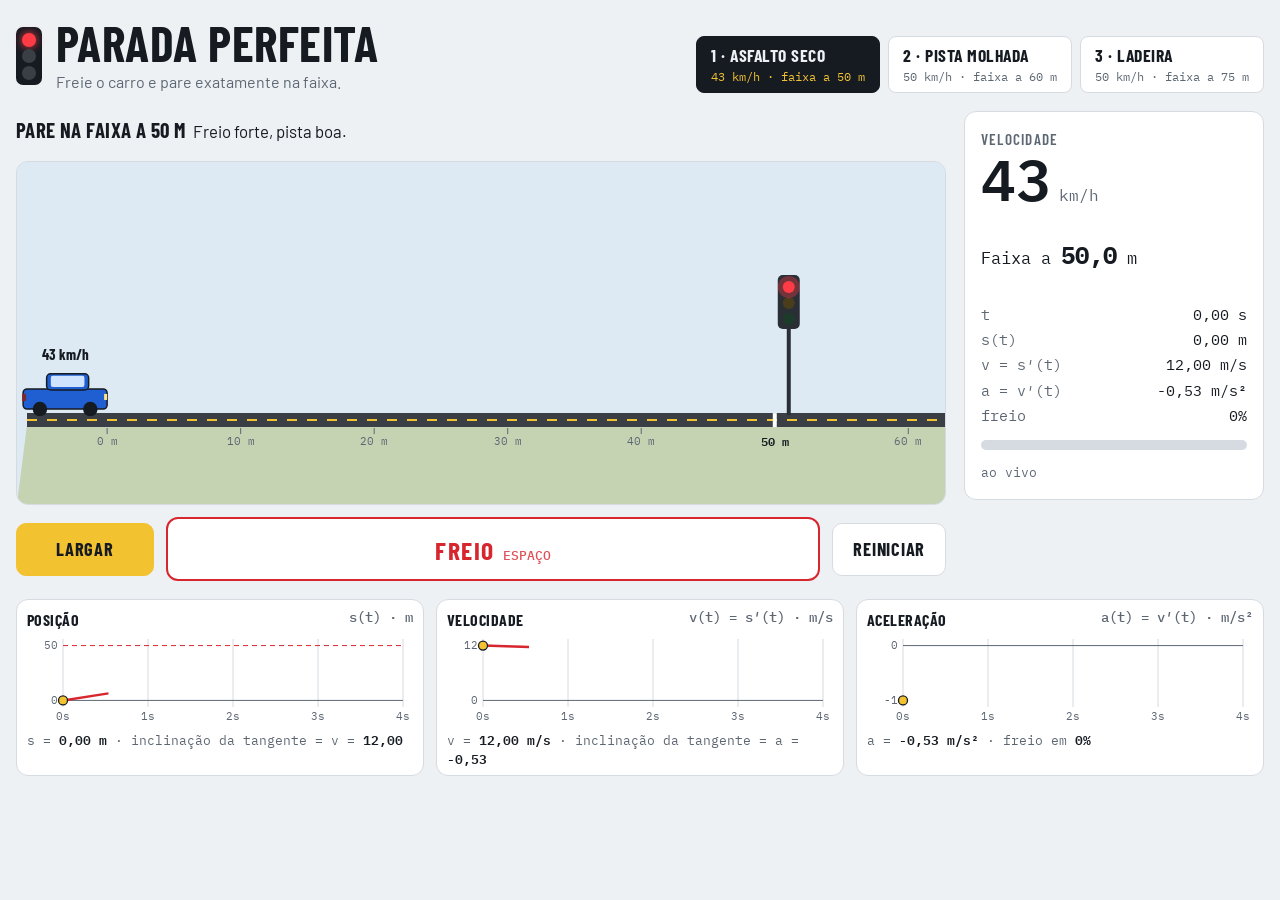
==== index.html @ 14d736c7 "Etapa 2: jogo em arquivos separados O protótipo foi dividido em index.html, estilo.css, js/desenho.j" ====
<!DOCTYPE html>
<html lang="pt-BR">
<head>
<meta charset="utf-8">
<meta name="viewport" content="width=device-width, initial-scale=1, viewport-fit=cover">
<title>Parada Perfeita</title>
<!-- Fontes do Google: se estiver offline, o CSS usa as fontes de reserva -->
<link rel="preconnect" href="https://fonts.googleapis.com">
<link rel="preconnect" href="https://fonts.gstatic.com" crossorigin>
<link rel="stylesheet" href="https://fonts.googleapis.com/css2?family=Barlow+Condensed:wght@500;600;700&family=Barlow:wght@400;500;600&family=IBM+Plex+Mono:wght@400;500;600&display=swap">
<link rel="stylesheet" href="estilo.css">
</head>
<body>
<div class="app">
  <header>
    <div class="marca">
      <div class="semaforo" aria-hidden="true"><i></i><i></i><i></i></div>
      <div>
        <h1>Parada Perfeita</h1>
        <p class="sub">Freie o carro e pare exatamente na faixa.</p>
      </div>
    </div>
    <nav class="fases" id="fases" aria-label="Fases"></nav>
  </header>

  <main class="grade">
    <section class="pista">
      <div class="topo">
        <p class="missao" id="missao"></p>
        <p class="veredito" id="veredito" hidden></p>
      </div>
      <div class="cena"><canvas id="cena" aria-label="Pista vista de lado, com o carro e a faixa de parada"></canvas></div>
      <div class="comandos">
        <button type="button" class="btn" id="largar">Largar</button>
        <button type="button" id="freio" aria-label="Freio: segure para frear"><span>Freio<kbd>espaço</kbd></span></button>
        <button type="button" class="btn" id="reiniciar">Reiniciar</button>
      </div>
    </section>

    <aside class="painel" aria-label="Telemetria">
      <div>
        <p class="rotulo">Velocidade</p>
        <div class="grande"><b id="kmh">0</b><span>km/h</span></div>
      </div>
      <p class="faixa">Faixa a <b id="falta">—</b> m</p>
      <dl class="tele">
        <dt>t</dt><dd id="t-t">—</dd>
        <dt>s(t)</dt><dd id="t-s">—</dd>
        <dt>v = s′(t)</dt><dd id="t-v">—</dd>
        <dt>a = v′(t)</dt><dd id="t-a">—</dd>
        <dt>freio</dt><dd id="t-p">—</dd>
      </dl>
      <div class="pedal" aria-hidden="true"><i id="pedal"></i></div>
      <p id="instante">ao vivo</p>
    </aside>
  </main>

  <section class="graficos" id="graficos" aria-label="Gráficos no tempo">
    <div class="graf"><h3>Posição <span>s(t) · m</span></h3><canvas id="g-s"></canvas><p id="l-s"></p></div>
    <div class="graf"><h3>Velocidade <span>v(t) = s′(t) · m/s</span></h3><canvas id="g-v"></canvas><p id="l-v"></p></div>
    <div class="graf"><h3>Aceleração <span>a(t) = v′(t) · m/s²</span></h3><canvas id="g-a"></canvas><p id="l-a"></p></div>
  </section>
</div>

<!-- A ordem importa: cada arquivo usa o que os anteriores definiram -->
<script src="js/fisica.js"></script>
<script src="js/fases.js"></script>
<script src="js/desenho.js"></script>
<script src="js/principal.js"></script>
</body>
</html>
---- estilo.css ----
/*
 * estilo.css — visual do jogo "Parada Perfeita".
 * Layout: a pista em cena larga no topo, painel de telemetria ao lado,
 * gráficos das derivadas embaixo (pequenos, a pedido do professor).
 * As fontes do Google podem falhar offline: cada uma tem fontes de reserva.
 */

/* ---------- Cores e fontes (claro e escuro) ---------- */
:root {
  --bg: #eef1f4;
  --panel: #ffffff;
  --ink: #161b22;
  --muted: #5d6773;
  --line: #d6dbe1;
  --sky: #dde9f3;
  --ground: #c5d3b3;
  --road: #3a3f46;
  --paint: #f2c230;
  --signal: #d8262f;
  --accent: #1f5fd1;
  --ok: #128a51;
  --bad: #d8262f;
  --font-display: "Barlow Condensed", "Arial Narrow", "Roboto Condensed", sans-serif;
  --font-body: "Barlow", system-ui, -apple-system, "Segoe UI", sans-serif;
  --font-mono: "IBM Plex Mono", ui-monospace, "SF Mono", Menlo, Consolas, monospace;
  color-scheme: light;
}
@media (prefers-color-scheme: dark) {
  :root:not([data-theme="light"]) {
    --bg: #111418; --panel: #1a1e24; --ink: #e9edf1; --muted: #9aa4ae; --line: #2b3139;
    --sky: #1a2330; --ground: #26321f; --road: #4b515a; --paint: #f5c94a; --signal: #ff4b55;
    --accent: #7fa6ff; --ok: #3ccf8e; --bad: #ff5f68; color-scheme: dark;
  }
}
:root[data-theme="dark"] {
  --bg: #111418; --panel: #1a1e24; --ink: #e9edf1; --muted: #9aa4ae; --line: #2b3139;
  --sky: #1a2330; --ground: #26321f; --road: #4b515a; --paint: #f5c94a; --signal: #ff4b55;
  --accent: #7fa6ff; --ok: #3ccf8e; --bad: #ff5f68; color-scheme: dark;
}

/* ---------- Base ---------- */
[hidden] { display: none !important; }
* { box-sizing: border-box; }
html, body { margin: 0; }
body { background: var(--bg); color: var(--ink); font-family: var(--font-body); font-size: 16px; line-height: 1.45; }
.app {
  max-width: 1280px; margin: 0 auto;
  padding-block: max(20px, env(safe-area-inset-top, 0px)) max(32px, env(safe-area-inset-bottom, 0px));
  padding-left: max(16px, env(safe-area-inset-left, 0px));
  padding-right: max(16px, env(safe-area-inset-right, 0px));
  display: flex; flex-direction: column; gap: 18px;
}
button { font: inherit; color: inherit; }
button:focus-visible { outline: 3px solid var(--accent); outline-offset: 2px; }

/* ---------- Topo: nome e fases ---------- */
header { display: flex; flex-wrap: wrap; align-items: flex-end; justify-content: space-between; gap: 14px 24px; }
.marca { display: flex; align-items: center; gap: 14px; }
.semaforo { width: 26px; height: 58px; border-radius: 7px; background: #161b22; display: flex; flex-direction: column; justify-content: space-around; align-items: center; padding: 4px 0; flex: none; }
.semaforo i { width: 14px; height: 14px; border-radius: 50%; background: #3a3f46; }
.semaforo i:first-child { background: #ff3b45; box-shadow: 0 0 8px #ff3b45; }
h1 { margin: 0; font-family: var(--font-display); font-weight: 700; font-size: clamp(2.1rem, 5vw, 3.1rem); line-height: .92; text-transform: uppercase; letter-spacing: .01em; }
.sub { margin: 4px 0 0; color: var(--muted); }

.fases { display: flex; flex-wrap: wrap; gap: 8px; }
.fases button {
  display: flex; flex-direction: column; align-items: flex-start; gap: 0;
  background: var(--panel); border: 1.5px solid var(--line); border-radius: 8px; padding: 6px 14px; cursor: pointer; text-align: left;
}
.fases b { font-family: var(--font-display); font-size: 1.1rem; font-weight: 700; text-transform: uppercase; letter-spacing: .03em; }
.fases small { font-family: var(--font-mono); font-size: .75rem; color: var(--muted); }
.fases button[aria-pressed="true"] { background: var(--ink); border-color: var(--ink); color: var(--bg); }
.fases button[aria-pressed="true"] small { color: var(--paint); }

/* ---------- Pista e comandos ---------- */
.grade { display: grid; grid-template-columns: minmax(0, 1fr) 300px; gap: 18px; align-items: start; }
@media (max-width: 900px) { .grade { grid-template-columns: minmax(0, 1fr); } }

.pista { display: flex; flex-direction: column; gap: 12px; min-width: 0; }
.topo { display: flex; flex-wrap: wrap; align-items: center; justify-content: space-between; gap: 8px 16px; min-height: 2.4em; }
.missao { margin: 0; font-size: 1.05rem; }
.missao strong { font-family: var(--font-display); font-size: 1.3rem; text-transform: uppercase; letter-spacing: .02em; margin-right: 8px; }
.veredito { margin: 0; font-family: var(--font-display); font-weight: 700; font-size: 1.2rem; letter-spacing: .03em; text-transform: uppercase; padding: 5px 14px; border-radius: 6px; color: #fff; }
.veredito.ok { background: var(--ok); }
.veredito.bad { background: var(--bad); }
.cena { border: 1.5px solid var(--line); border-radius: 12px; overflow: hidden; background: var(--sky); }
#cena { display: block; width: 100%; height: clamp(240px, 38vh, 380px); }

.comandos { display: flex; flex-wrap: wrap; align-items: center; gap: 12px; }
.btn {
  font-family: var(--font-display); font-weight: 700; font-size: 1.15rem; letter-spacing: .04em; text-transform: uppercase;
  border-radius: 10px; padding: 12px 20px; cursor: pointer; border: 1.5px solid var(--line); background: var(--panel);
}
.btn:disabled { opacity: .45; cursor: not-allowed; }
#largar { background: var(--paint); border-color: var(--paint); color: #161b22; min-width: 7.5em; }
#freio {
  position: relative; overflow: hidden; flex: 1 1 220px; min-height: 64px;
  font-family: var(--font-display); font-weight: 700; font-size: 1.6rem; letter-spacing: .06em; text-transform: uppercase;
  border-radius: 12px; border: 2px solid var(--signal); background: var(--panel); color: var(--signal); cursor: pointer;
  touch-action: none; user-select: none; -webkit-user-select: none;
}
/* o botão do freio enche de vermelho conforme o pedal (--p de 0 a 1) */
#freio::before { content: ""; position: absolute; inset: 0; transform-origin: left; transform: scaleX(var(--p, 0)); background: var(--signal); opacity: .9; }
#freio span { position: relative; }
@media (max-width: 600px) { #freio { order: 3; flex-basis: 100%; } }
#freio.ativo { color: #fff; }
#freio kbd { font-family: var(--font-mono); font-size: .8rem; font-weight: 500; opacity: .8; margin-left: 8px; letter-spacing: 0; }

/* ---------- Painel de telemetria ---------- */
.painel { background: var(--panel); border: 1.5px solid var(--line); border-radius: 12px; padding: 16px; display: flex; flex-direction: column; gap: 14px; min-width: 0; }
.rotulo { margin: 0; font-family: var(--font-display); font-weight: 600; font-size: .95rem; letter-spacing: .08em; text-transform: uppercase; color: var(--muted); }
.grande { display: flex; align-items: baseline; gap: 8px; }
#kmh { font-family: var(--font-mono); font-weight: 600; font-size: 3.6rem; line-height: 1; font-variant-numeric: tabular-nums; }
.grande span { font-family: var(--font-mono); color: var(--muted); }
.faixa { font-family: var(--font-mono); font-size: 1.05rem; }
.faixa b { font-size: 1.5rem; font-variant-numeric: tabular-nums; }
.tele { display: grid; grid-template-columns: auto 1fr; gap: 4px 12px; font-family: var(--font-mono); font-size: .92rem; font-variant-numeric: tabular-nums; margin: 0; }
.tele dt { color: var(--muted); }
.tele dd { margin: 0; text-align: right; }
.pedal { height: 10px; border-radius: 5px; background: var(--line); overflow: hidden; }
.pedal i { display: block; height: 100%; width: 0; background: var(--signal); }
#instante { margin: 0; font-family: var(--font-mono); font-size: .8rem; color: var(--muted); }

/* ---------- Gráficos ---------- */
.graficos { display: grid; grid-template-columns: repeat(auto-fit, minmax(270px, 1fr)); gap: 12px; }
.graf { background: var(--panel); border: 1.5px solid var(--line); border-radius: 12px; padding: 8px 10px 6px; min-width: 0; }
.graf h3 { margin: 0; font-family: var(--font-display); font-weight: 700; font-size: 1rem; text-transform: uppercase; letter-spacing: .03em; display: flex; justify-content: space-between; gap: 8px; }
.graf h3 span { font-family: var(--font-mono); font-weight: 500; font-size: .85rem; text-transform: none; letter-spacing: 0; color: var(--muted); }
.graf canvas { display: block; width: 100%; height: 96px; touch-action: pan-y; cursor: crosshair; }
.graf p { margin: 4px 0 0; font-family: var(--font-mono); font-size: .82rem; color: var(--muted); min-height: 1.3em; }
.graf p b { color: var(--ink); font-weight: 600; }

@media (prefers-reduced-motion: reduce) { * { transition: none !important; } }
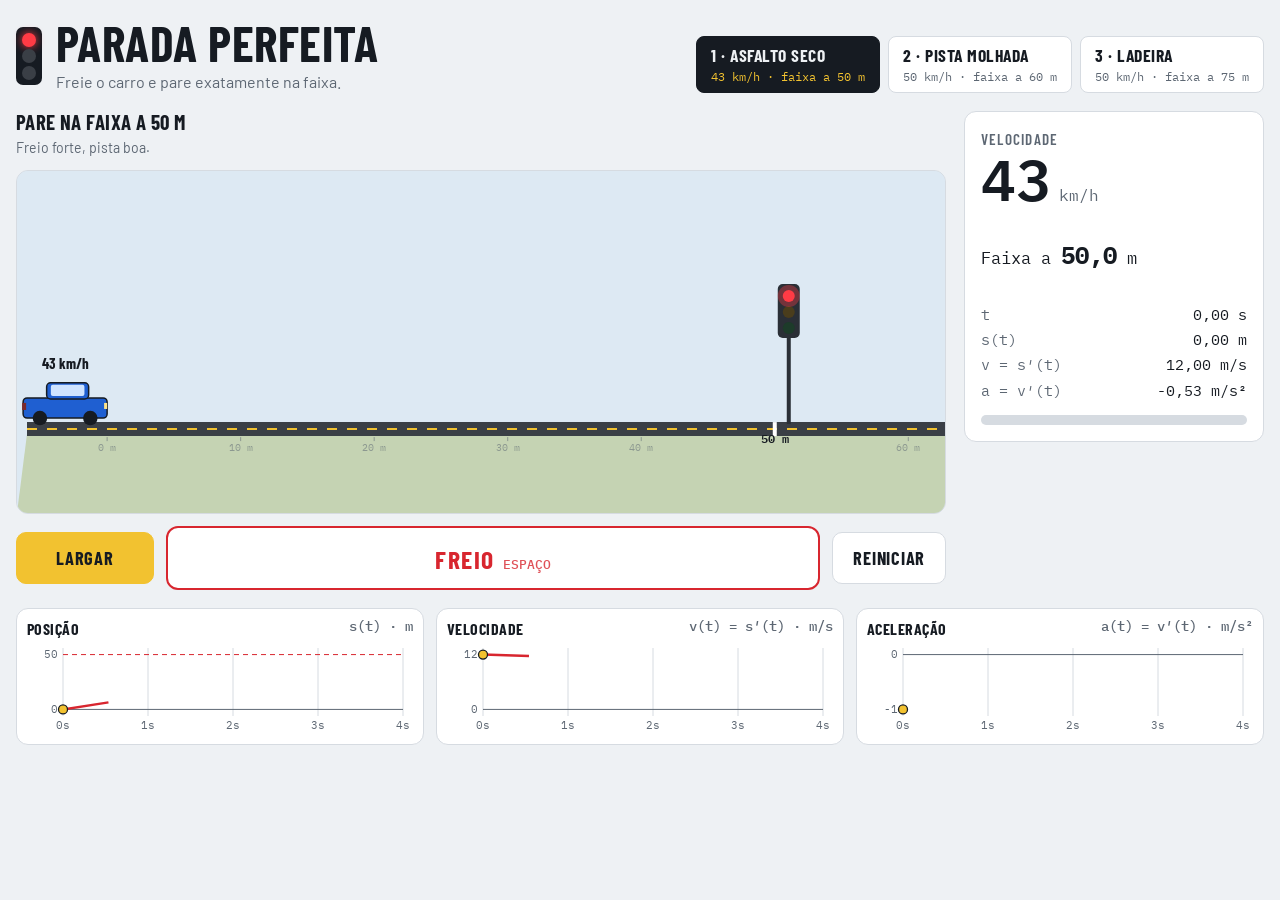
==== commit 686d2f70: "Visual: menos informação na tela Removidos o texto embaixo dos gráficos (repetia a telemetria), a li" ====
--- a/index.html
+++ b/index.html
@@ -48,17 +48,16 @@
         <dt>s(t)</dt><dd id="t-s">—</dd>
         <dt>v = s′(t)</dt><dd id="t-v">—</dd>
         <dt>a = v′(t)</dt><dd id="t-a">—</dd>
-        <dt>freio</dt><dd id="t-p">—</dd>
       </dl>
       <div class="pedal" aria-hidden="true"><i id="pedal"></i></div>
-      <p id="instante">ao vivo</p>
+      <p id="instante" hidden></p>
     </aside>
   </main>
 
   <section class="graficos" id="graficos" aria-label="Gráficos no tempo">
-    <div class="graf"><h3>Posição <span>s(t) · m</span></h3><canvas id="g-s"></canvas><p id="l-s"></p></div>
-    <div class="graf"><h3>Velocidade <span>v(t) = s′(t) · m/s</span></h3><canvas id="g-v"></canvas><p id="l-v"></p></div>
-    <div class="graf"><h3>Aceleração <span>a(t) = v′(t) · m/s²</span></h3><canvas id="g-a"></canvas><p id="l-a"></p></div>
+    <div class="graf"><h3>Posição <span>s(t) · m</span></h3><canvas id="g-s"></canvas></div>
+    <div class="graf"><h3>Velocidade <span>v(t) = s′(t) · m/s</span></h3><canvas id="g-v"></canvas></div>
+    <div class="graf"><h3>Aceleração <span>a(t) = v′(t) · m/s²</span></h3><canvas id="g-a"></canvas></div>
   </section>
 </div>
 
--- a/estilo.css
+++ b/estilo.css
@@ -79,7 +79,8 @@
 .pista { display: flex; flex-direction: column; gap: 12px; min-width: 0; }
 .topo { display: flex; flex-wrap: wrap; align-items: center; justify-content: space-between; gap: 8px 16px; min-height: 2.4em; }
 .missao { margin: 0; font-size: 1.05rem; }
-.missao strong { font-family: var(--font-display); font-size: 1.3rem; text-transform: uppercase; letter-spacing: .02em; margin-right: 8px; }
+.missao strong { display: block; font-family: var(--font-display); font-size: 1.3rem; line-height: 1.1; text-transform: uppercase; letter-spacing: .02em; }
+.missao span { font-size: .88rem; color: var(--muted); }
 .veredito { margin: 0; font-family: var(--font-display); font-weight: 700; font-size: 1.2rem; letter-spacing: .03em; text-transform: uppercase; padding: 5px 14px; border-radius: 6px; color: #fff; }
 .veredito.ok { background: var(--ok); }
 .veredito.bad { background: var(--bad); }
@@ -123,11 +124,9 @@
 
 /* ---------- Gráficos ---------- */
 .graficos { display: grid; grid-template-columns: repeat(auto-fit, minmax(270px, 1fr)); gap: 12px; }
-.graf { background: var(--panel); border: 1.5px solid var(--line); border-radius: 12px; padding: 8px 10px 6px; min-width: 0; }
+.graf { background: var(--panel); border: 1.5px solid var(--line); border-radius: 12px; padding: 8px 10px 8px; min-width: 0; }
 .graf h3 { margin: 0; font-family: var(--font-display); font-weight: 700; font-size: 1rem; text-transform: uppercase; letter-spacing: .03em; display: flex; justify-content: space-between; gap: 8px; }
 .graf h3 span { font-family: var(--font-mono); font-weight: 500; font-size: .85rem; text-transform: none; letter-spacing: 0; color: var(--muted); }
 .graf canvas { display: block; width: 100%; height: 96px; touch-action: pan-y; cursor: crosshair; }
-.graf p { margin: 4px 0 0; font-family: var(--font-mono); font-size: .82rem; color: var(--muted); min-height: 1.3em; }
-.graf p b { color: var(--ink); font-weight: 600; }
 
 @media (prefers-reduced-motion: reduce) { * { transition: none !important; } }
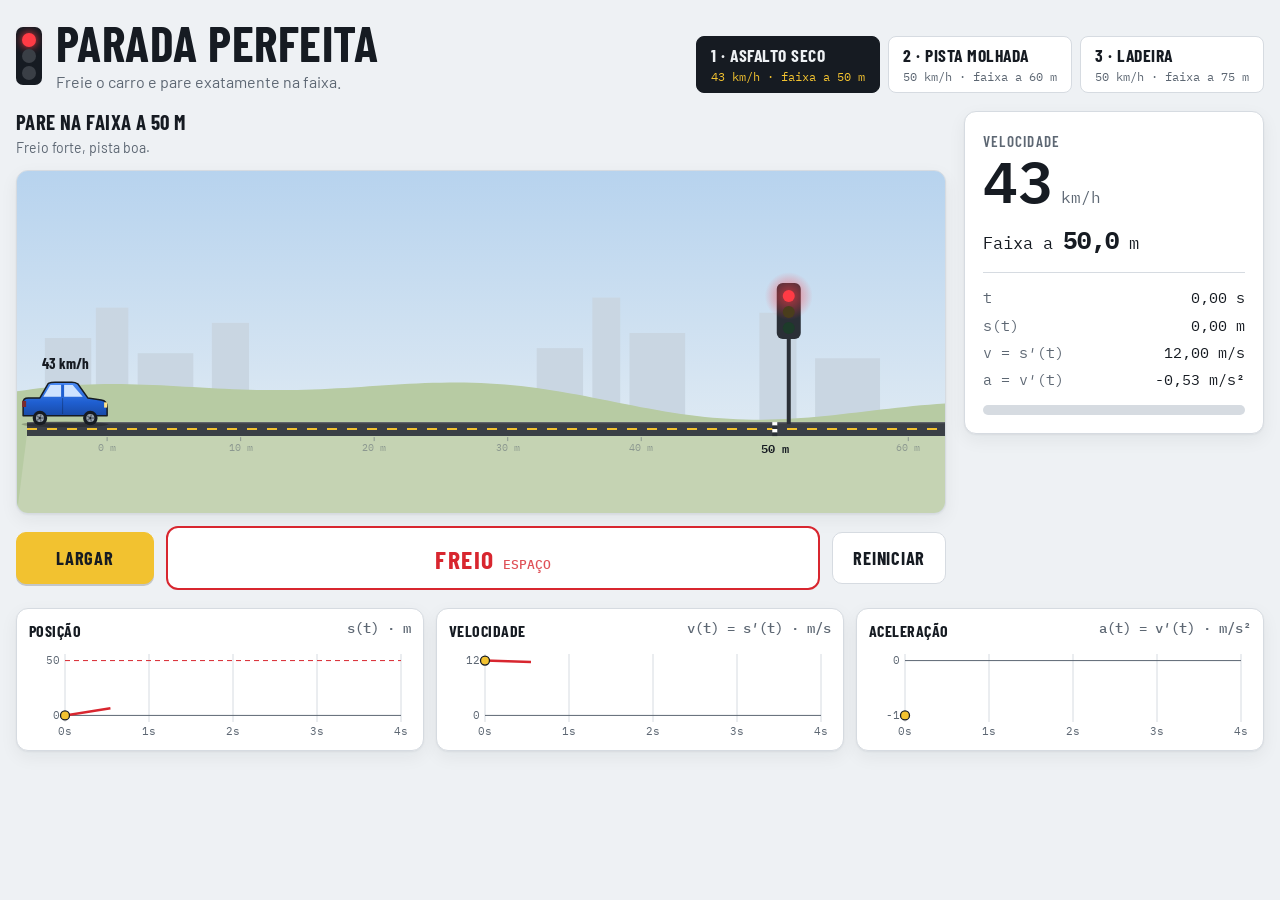
==== commit 15aa81ab: "Visual: só modo claro Removido o tema escuro: o site fica claro mesmo com o sistema no modo escuro (" ====
--- a/index.html
+++ b/index.html
@@ -2,6 +2,7 @@
 <html lang="pt-BR">
 <head>
 <meta charset="utf-8">
+<meta name="color-scheme" content="light">
 <meta name="viewport" content="width=device-width, initial-scale=1, viewport-fit=cover">
 <title>Parada Perfeita</title>
 <!-- Fontes do Google: se estiver offline, o CSS usa as fontes de reserva -->
--- a/estilo.css
+++ b/estilo.css
@@ -5,7 +5,7 @@
  * As fontes do Google podem falhar offline: cada uma tem fontes de reserva.
  */
 
-/* ---------- Cores e fontes (claro e escuro) ---------- */
+/* ---------- Cores e fontes (só modo claro) ---------- */
 :root {
   --bg: #eef1f4;
   --panel: #ffffff;
@@ -13,6 +13,9 @@
   --muted: #5d6773;
   --line: #d6dbe1;
   --sky: #dde9f3;
+  --sky-top: #b7d3ee;
+  --city: #c9d6e2;
+  --hill: #b7cba3;
   --ground: #c5d3b3;
   --road: #3a3f46;
   --paint: #f2c230;
@@ -20,22 +23,11 @@
   --accent: #1f5fd1;
   --ok: #128a51;
   --bad: #d8262f;
+  --sombra: 0 1px 2px rgba(22, 27, 34, .05), 0 6px 18px rgba(22, 27, 34, .06);
   --font-display: "Barlow Condensed", "Arial Narrow", "Roboto Condensed", sans-serif;
   --font-body: "Barlow", system-ui, -apple-system, "Segoe UI", sans-serif;
   --font-mono: "IBM Plex Mono", ui-monospace, "SF Mono", Menlo, Consolas, monospace;
   color-scheme: light;
-}
-@media (prefers-color-scheme: dark) {
-  :root:not([data-theme="light"]) {
-    --bg: #111418; --panel: #1a1e24; --ink: #e9edf1; --muted: #9aa4ae; --line: #2b3139;
-    --sky: #1a2330; --ground: #26321f; --road: #4b515a; --paint: #f5c94a; --signal: #ff4b55;
-    --accent: #7fa6ff; --ok: #3ccf8e; --bad: #ff5f68; color-scheme: dark;
-  }
-}
-:root[data-theme="dark"] {
-  --bg: #111418; --panel: #1a1e24; --ink: #e9edf1; --muted: #9aa4ae; --line: #2b3139;
-  --sky: #1a2330; --ground: #26321f; --road: #4b515a; --paint: #f5c94a; --signal: #ff4b55;
-  --accent: #7fa6ff; --ok: #3ccf8e; --bad: #ff5f68; color-scheme: dark;
 }
 
 /* ---------- Base ---------- */
@@ -66,7 +58,10 @@
 .fases button {
   display: flex; flex-direction: column; align-items: flex-start; gap: 0;
   background: var(--panel); border: 1.5px solid var(--line); border-radius: 8px; padding: 6px 14px; cursor: pointer; text-align: left;
+  transition: border-color .15s, background-color .15s, transform .08s;
 }
+.fases button:hover:not([aria-pressed="true"]) { border-color: var(--muted); }
+.fases button:active { transform: scale(.97); }
 .fases b { font-family: var(--font-display); font-size: 1.1rem; font-weight: 700; text-transform: uppercase; letter-spacing: .03em; }
 .fases small { font-family: var(--font-mono); font-size: .75rem; color: var(--muted); }
 .fases button[aria-pressed="true"] { background: var(--ink); border-color: var(--ink); color: var(--bg); }
@@ -84,22 +79,31 @@
 .veredito { margin: 0; font-family: var(--font-display); font-weight: 700; font-size: 1.2rem; letter-spacing: .03em; text-transform: uppercase; padding: 5px 14px; border-radius: 6px; color: #fff; }
 .veredito.ok { background: var(--ok); }
 .veredito.bad { background: var(--bad); }
-.cena { border: 1.5px solid var(--line); border-radius: 12px; overflow: hidden; background: var(--sky); }
+/* o veredito aparece com um pequeno "pulo" */
+.veredito:not([hidden]) { animation: aparecer .4s cubic-bezier(.2, 1.5, .4, 1); }
+@keyframes aparecer { from { opacity: 0; transform: scale(.6); } to { opacity: 1; transform: none; } }
+.cena { border: 1.5px solid var(--line); border-radius: 12px; overflow: hidden; background: var(--sky); box-shadow: var(--sombra); }
 #cena { display: block; width: 100%; height: clamp(240px, 38vh, 380px); }
 
 .comandos { display: flex; flex-wrap: wrap; align-items: center; gap: 12px; }
 .btn {
   font-family: var(--font-display); font-weight: 700; font-size: 1.15rem; letter-spacing: .04em; text-transform: uppercase;
   border-radius: 10px; padding: 12px 20px; cursor: pointer; border: 1.5px solid var(--line); background: var(--panel);
+  transition: border-color .15s, filter .15s, transform .08s, opacity .15s;
 }
+.btn:hover:not(:disabled) { border-color: var(--muted); }
+.btn:active:not(:disabled) { transform: translateY(1px) scale(.98); }
 .btn:disabled { opacity: .45; cursor: not-allowed; }
-#largar { background: var(--paint); border-color: var(--paint); color: #161b22; min-width: 7.5em; }
+#largar { background: var(--paint); border-color: var(--paint); color: #161b22; min-width: 7.5em; box-shadow: 0 2px 0 rgba(0, 0, 0, .18); }
+#largar:hover:not(:disabled) { border-color: var(--paint); filter: brightness(1.06); }
 #freio {
   position: relative; overflow: hidden; flex: 1 1 220px; min-height: 64px;
   font-family: var(--font-display); font-weight: 700; font-size: 1.6rem; letter-spacing: .06em; text-transform: uppercase;
   border-radius: 12px; border: 2px solid var(--signal); background: var(--panel); color: var(--signal); cursor: pointer;
   touch-action: none; user-select: none; -webkit-user-select: none;
+  transition: box-shadow .15s, color .15s;
 }
+#freio:hover { box-shadow: 0 0 0 4px rgba(216, 38, 47, .14); }
 /* o botão do freio enche de vermelho conforme o pedal (--p de 0 a 1) */
 #freio::before { content: ""; position: absolute; inset: 0; transform-origin: left; transform: scaleX(var(--p, 0)); background: var(--signal); opacity: .9; }
 #freio span { position: relative; }
@@ -108,25 +112,25 @@
 #freio kbd { font-family: var(--font-mono); font-size: .8rem; font-weight: 500; opacity: .8; margin-left: 8px; letter-spacing: 0; }
 
 /* ---------- Painel de telemetria ---------- */
-.painel { background: var(--panel); border: 1.5px solid var(--line); border-radius: 12px; padding: 16px; display: flex; flex-direction: column; gap: 14px; min-width: 0; }
+.painel { background: var(--panel); border: 1.5px solid var(--line); border-radius: 12px; padding: 18px; display: flex; flex-direction: column; gap: 14px; min-width: 0; box-shadow: var(--sombra); }
 .rotulo { margin: 0; font-family: var(--font-display); font-weight: 600; font-size: .95rem; letter-spacing: .08em; text-transform: uppercase; color: var(--muted); }
 .grande { display: flex; align-items: baseline; gap: 8px; }
 #kmh { font-family: var(--font-mono); font-weight: 600; font-size: 3.6rem; line-height: 1; font-variant-numeric: tabular-nums; }
 .grande span { font-family: var(--font-mono); color: var(--muted); }
-.faixa { font-family: var(--font-mono); font-size: 1.05rem; }
+.faixa { margin: 0; font-family: var(--font-mono); font-size: 1.05rem; }
 .faixa b { font-size: 1.5rem; font-variant-numeric: tabular-nums; }
-.tele { display: grid; grid-template-columns: auto 1fr; gap: 4px 12px; font-family: var(--font-mono); font-size: .92rem; font-variant-numeric: tabular-nums; margin: 0; }
+.tele { display: grid; grid-template-columns: auto 1fr; gap: 6px 12px; font-family: var(--font-mono); font-size: .92rem; font-variant-numeric: tabular-nums; margin: 0; padding-top: 14px; border-top: 1px solid var(--line); }
 .tele dt { color: var(--muted); }
 .tele dd { margin: 0; text-align: right; }
 .pedal { height: 10px; border-radius: 5px; background: var(--line); overflow: hidden; }
-.pedal i { display: block; height: 100%; width: 0; background: var(--signal); }
-#instante { margin: 0; font-family: var(--font-mono); font-size: .8rem; color: var(--muted); }
+.pedal i { display: block; height: 100%; width: 0; background: var(--signal); border-radius: 5px; }
+#instante { margin: 0; align-self: flex-start; font-family: var(--font-mono); font-size: .8rem; color: var(--accent); background: var(--bg); border-radius: 999px; padding: 2px 10px; }
 
 /* ---------- Gráficos ---------- */
 .graficos { display: grid; grid-template-columns: repeat(auto-fit, minmax(270px, 1fr)); gap: 12px; }
-.graf { background: var(--panel); border: 1.5px solid var(--line); border-radius: 12px; padding: 8px 10px 8px; min-width: 0; }
-.graf h3 { margin: 0; font-family: var(--font-display); font-weight: 700; font-size: 1rem; text-transform: uppercase; letter-spacing: .03em; display: flex; justify-content: space-between; gap: 8px; }
+.graf { background: var(--panel); border: 1.5px solid var(--line); border-radius: 12px; padding: 10px 12px 8px; min-width: 0; box-shadow: var(--sombra); }
+.graf h3 { margin: 0; font-family: var(--font-display); font-weight: 700; font-size: 1rem; text-transform: uppercase; letter-spacing: .03em; display: flex; justify-content: space-between; gap: 8px; margin-bottom: 4px; }
 .graf h3 span { font-family: var(--font-mono); font-weight: 500; font-size: .85rem; text-transform: none; letter-spacing: 0; color: var(--muted); }
 .graf canvas { display: block; width: 100%; height: 96px; touch-action: pan-y; cursor: crosshair; }
 
-@media (prefers-reduced-motion: reduce) { * { transition: none !important; } }
+@media (prefers-reduced-motion: reduce) { * { transition: none !important; animation: none !important; } }
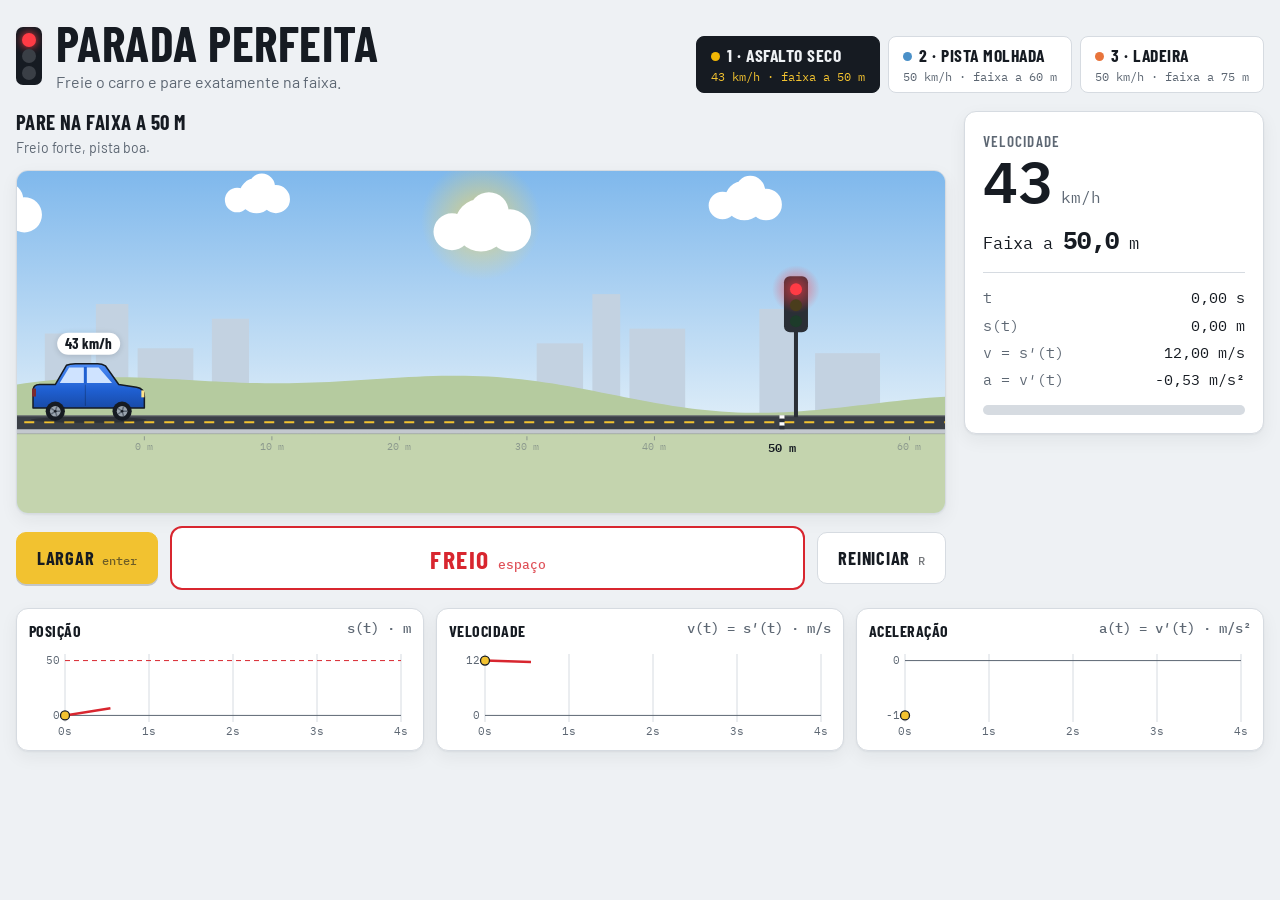
==== commit b5351a4a: "Atalhos de teclado: Enter para largar e R para reiniciar Os botões mostram a sua tecla, como o Freio" ====
--- a/index.html
+++ b/index.html
@@ -32,9 +32,9 @@
       </div>
       <div class="cena"><canvas id="cena" aria-label="Pista vista de lado, com o carro e a faixa de parada"></canvas></div>
       <div class="comandos">
-        <button type="button" class="btn" id="largar">Largar</button>
-        <button type="button" id="freio" aria-label="Freio: segure para frear"><span>Freio<kbd>espaço</kbd></span></button>
-        <button type="button" class="btn" id="reiniciar">Reiniciar</button>
+        <button type="button" class="btn" id="largar" aria-keyshortcuts="Enter"><span id="largar-texto">Largar</span><kbd>enter</kbd></button>
+        <button type="button" id="freio" aria-label="Freio: segure para frear" aria-keyshortcuts="Space ArrowDown"><span>Freio<kbd>espaço</kbd></span></button>
+        <button type="button" class="btn" id="reiniciar" aria-keyshortcuts="R">Reiniciar<kbd>R</kbd></button>
       </div>
     </section>
 
--- a/estilo.css
+++ b/estilo.css
@@ -12,12 +12,6 @@
   --ink: #161b22;
   --muted: #5d6773;
   --line: #d6dbe1;
-  --sky: #dde9f3;
-  --sky-top: #b7d3ee;
-  --city: #c9d6e2;
-  --hill: #b7cba3;
-  --ground: #c5d3b3;
-  --road: #3a3f46;
   --paint: #f2c230;
   --signal: #d8262f;
   --accent: #1f5fd1;
@@ -66,6 +60,11 @@
 .fases small { font-family: var(--font-mono); font-size: .75rem; color: var(--muted); }
 .fases button[aria-pressed="true"] { background: var(--ink); border-color: var(--ink); color: var(--bg); }
 .fases button[aria-pressed="true"] small { color: var(--paint); }
+/* cada fase com a cor do seu cenário: sol, chuva e fim de tarde */
+#fase-1 { --cor-fase: #f2b705; }
+#fase-2 { --cor-fase: #4a90c8; }
+#fase-3 { --cor-fase: #e8743b; }
+.fases b::before { content: ""; display: inline-block; width: 9px; height: 9px; border-radius: 50%; background: var(--cor-fase); margin-right: 7px; vertical-align: .08em; }
 
 /* ---------- Pista e comandos ---------- */
 .grade { display: grid; grid-template-columns: minmax(0, 1fr) 300px; gap: 18px; align-items: start; }
@@ -82,7 +81,7 @@
 /* o veredito aparece com um pequeno "pulo" */
 .veredito:not([hidden]) { animation: aparecer .4s cubic-bezier(.2, 1.5, .4, 1); }
 @keyframes aparecer { from { opacity: 0; transform: scale(.6); } to { opacity: 1; transform: none; } }
-.cena { border: 1.5px solid var(--line); border-radius: 12px; overflow: hidden; background: var(--sky); box-shadow: var(--sombra); }
+.cena { border: 1.5px solid var(--line); border-radius: 12px; overflow: hidden; background: #dcecf8; box-shadow: var(--sombra); }
 #cena { display: block; width: 100%; height: clamp(240px, 38vh, 380px); }
 
 .comandos { display: flex; flex-wrap: wrap; align-items: center; gap: 12px; }
@@ -109,7 +108,9 @@
 #freio span { position: relative; }
 @media (max-width: 600px) { #freio { order: 3; flex-basis: 100%; } }
 #freio.ativo { color: #fff; }
-#freio kbd { font-family: var(--font-mono); font-size: .8rem; font-weight: 500; opacity: .8; margin-left: 8px; letter-spacing: 0; }
+/* tecla de atalho mostrada dentro dos botões */
+#freio kbd, .btn kbd { font-family: var(--font-mono); font-size: .8rem; font-weight: 500; opacity: .8; margin-left: 8px; letter-spacing: 0; text-transform: none; }
+.btn kbd { font-size: .72rem; opacity: .6; }
 
 /* ---------- Painel de telemetria ---------- */
 .painel { background: var(--panel); border: 1.5px solid var(--line); border-radius: 12px; padding: 18px; display: flex; flex-direction: column; gap: 14px; min-width: 0; box-shadow: var(--sombra); }
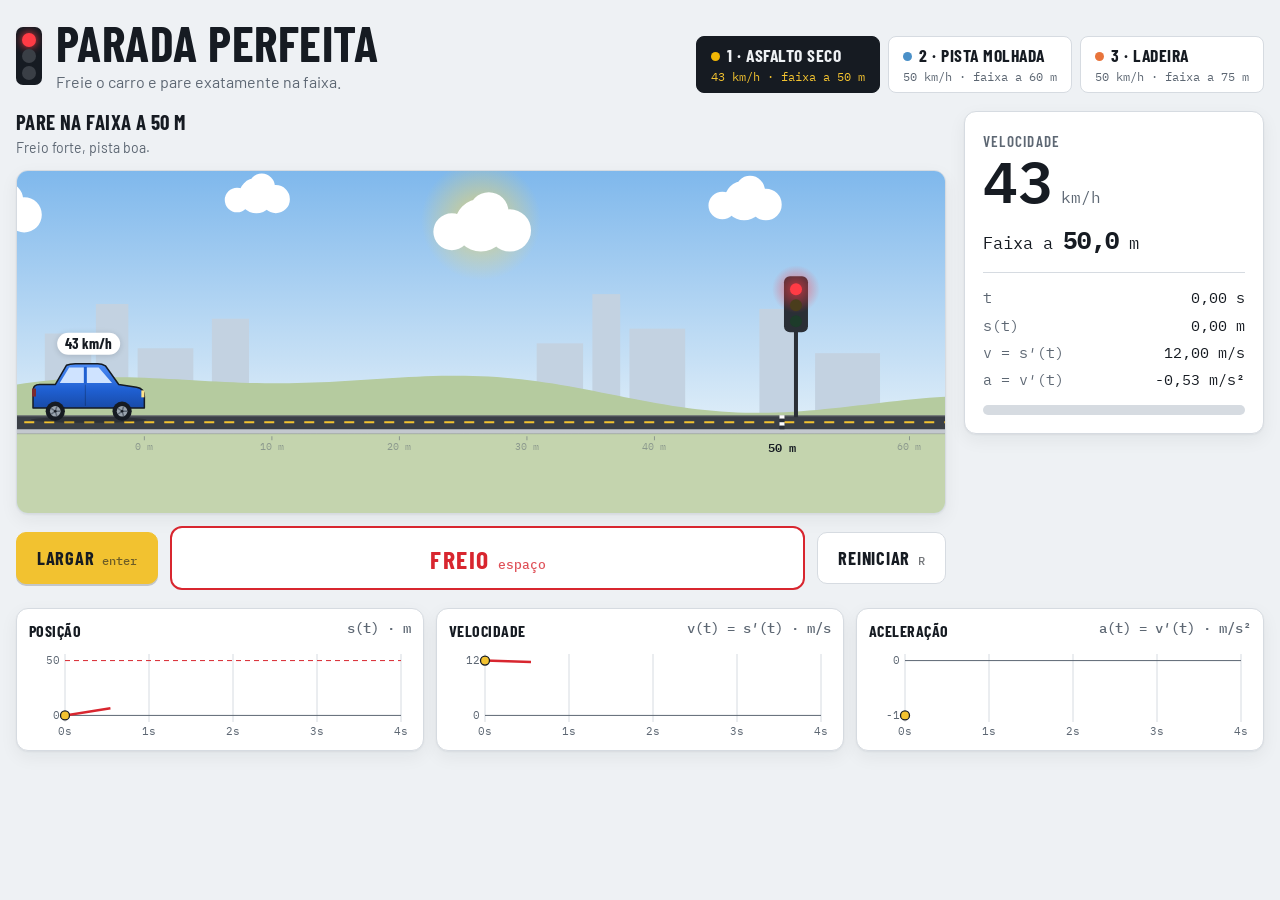
==== commit 3f669189: "Relatório da jogada Quando o carro para, aparece um cartão com três grupos: a freada (início, veloci" ====
--- a/index.html
+++ b/index.html
@@ -60,12 +60,20 @@
     <div class="graf"><h3>Velocidade <span>v(t) = s′(t) · m/s</span></h3><canvas id="g-v"></canvas></div>
     <div class="graf"><h3>Aceleração <span>a(t) = v′(t) · m/s²</span></h3><canvas id="g-a"></canvas></div>
   </section>
+
+  <section class="relatorio" id="relatorio" aria-label="Relatório da jogada" hidden>
+    <div class="relatorio-topo">
+      <h2>Relatório da jogada</h2>
+    </div>
+    <div class="relatorio-corpo" id="relatorio-corpo"></div>
+  </section>
 </div>
 
 <!-- A ordem importa: cada arquivo usa o que os anteriores definiram -->
 <script src="js/fisica.js"></script>
 <script src="js/fases.js"></script>
 <script src="js/desenho.js"></script>
+<script src="js/relatorio.js"></script>
 <script src="js/principal.js"></script>
 </body>
 </html>
--- a/estilo.css
+++ b/estilo.css
@@ -134,4 +134,21 @@
 .graf h3 span { font-family: var(--font-mono); font-weight: 500; font-size: .85rem; text-transform: none; letter-spacing: 0; color: var(--muted); }
 .graf canvas { display: block; width: 100%; height: 96px; touch-action: pan-y; cursor: crosshair; }
 
+/* ---------- Relatório da jogada ---------- */
+.relatorio { background: var(--panel); border: 1.5px solid var(--line); border-radius: 12px; padding: 16px 18px; box-shadow: var(--sombra); animation: aparecer-suave .3s ease-out; }
+@keyframes aparecer-suave { from { opacity: 0; transform: translateY(6px); } to { opacity: 1; transform: none; } }
+.relatorio-topo { display: flex; flex-wrap: wrap; align-items: center; justify-content: space-between; gap: 8px 16px; margin-bottom: 10px; }
+.relatorio h2 { margin: 0; font-family: var(--font-display); font-weight: 700; font-size: 1.35rem; text-transform: uppercase; letter-spacing: .03em; }
+.relatorio-corpo { display: grid; grid-template-columns: repeat(auto-fit, minmax(300px, 1fr)); gap: 14px 22px; }
+.rel-grupo h3 { margin: 0 0 6px; font-family: var(--font-display); font-weight: 600; font-size: .95rem; letter-spacing: .08em; text-transform: uppercase; color: var(--muted); border-bottom: 1px solid var(--line); padding-bottom: 4px; }
+.rel-grupo table { width: 100%; border-collapse: collapse; font-size: .92rem; }
+.rel-grupo th, .rel-grupo td { padding: 5px 0; vertical-align: top; text-align: left; }
+.rel-grupo tr + tr th, .rel-grupo tr + tr td { border-top: 1px dashed var(--line); }
+.rel-grupo th[scope="row"] { font-weight: 600; padding-right: 12px; }
+.rel-grupo th small { display: block; font-weight: 400; font-size: .78rem; color: var(--muted); line-height: 1.3; margin-top: 1px; }
+.rel-grupo td { font-family: var(--font-mono); font-variant-numeric: tabular-nums; text-align: right; white-space: nowrap; padding-left: 10px; }
+.rel-grupo tr:first-child th:not([scope]) { font-family: var(--font-display); font-size: .78rem; letter-spacing: .06em; text-transform: uppercase; color: var(--muted); text-align: right; padding-left: 10px; }
+.rel-grupo td.ant { color: var(--muted); }
+.rel-grupo td.dif { color: var(--accent); }
+
 @media (prefers-reduced-motion: reduce) { * { transition: none !important; animation: none !important; } }
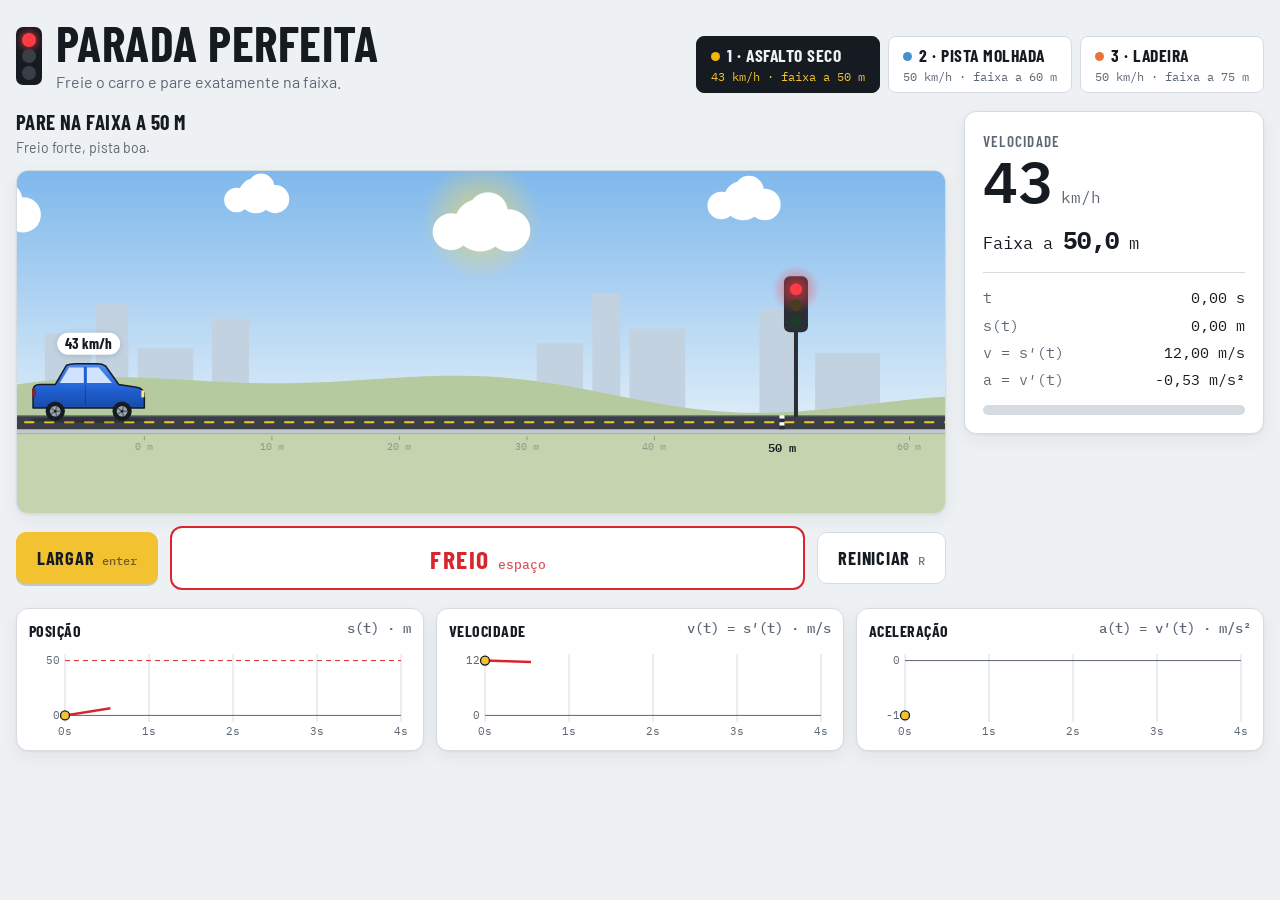
==== commit b9ef853e: "Comparar a jogada com a anterior No relatório aparece a opção "Comparar a próxima jogada com esta". " ====
--- a/index.html
+++ b/index.html
@@ -64,6 +64,7 @@
   <section class="relatorio" id="relatorio" aria-label="Relatório da jogada" hidden>
     <div class="relatorio-topo">
       <h2>Relatório da jogada</h2>
+      <label class="comparar"><input type="checkbox" id="comparar"> Comparar a próxima jogada com esta</label>
     </div>
     <div class="relatorio-corpo" id="relatorio-corpo"></div>
   </section>
--- a/estilo.css
+++ b/estilo.css
@@ -16,6 +16,7 @@
   --signal: #d8262f;
   --accent: #1f5fd1;
   --ok: #128a51;
+  --destaque: #7b4fd6;   /* marcas do relatório nos gráficos */
   --bad: #d8262f;
   --sombra: 0 1px 2px rgba(22, 27, 34, .05), 0 6px 18px rgba(22, 27, 34, .06);
   --font-display: "Barlow Condensed", "Arial Narrow", "Roboto Condensed", sans-serif;
@@ -140,6 +141,13 @@
 .relatorio-topo { display: flex; flex-wrap: wrap; align-items: center; justify-content: space-between; gap: 8px 16px; margin-bottom: 10px; }
 .relatorio h2 { margin: 0; font-family: var(--font-display); font-weight: 700; font-size: 1.35rem; text-transform: uppercase; letter-spacing: .03em; }
 .relatorio-corpo { display: grid; grid-template-columns: repeat(auto-fit, minmax(300px, 1fr)); gap: 14px 22px; }
+.relatorio-corpo.comparando { grid-template-columns: minmax(0, 1fr); }
+.relatorio-corpo.comparando table { table-layout: fixed; }
+.relatorio-corpo.comparando tr:first-child th:not(:first-child) { width: 11em; }
+.relatorio-corpo.comparando td { white-space: normal; }
+.relatorio-corpo.comparando td:first-of-type { color: var(--ink); font-weight: 600; }
+.comparar { display: flex; align-items: center; gap: 8px; font-size: .95rem; cursor: pointer; user-select: none; }
+.comparar input { width: 18px; height: 18px; accent-color: var(--accent); cursor: pointer; }
 .rel-grupo h3 { margin: 0 0 6px; font-family: var(--font-display); font-weight: 600; font-size: .95rem; letter-spacing: .08em; text-transform: uppercase; color: var(--muted); border-bottom: 1px solid var(--line); padding-bottom: 4px; }
 .rel-grupo table { width: 100%; border-collapse: collapse; font-size: .92rem; }
 .rel-grupo th, .rel-grupo td { padding: 5px 0; vertical-align: top; text-align: left; }
